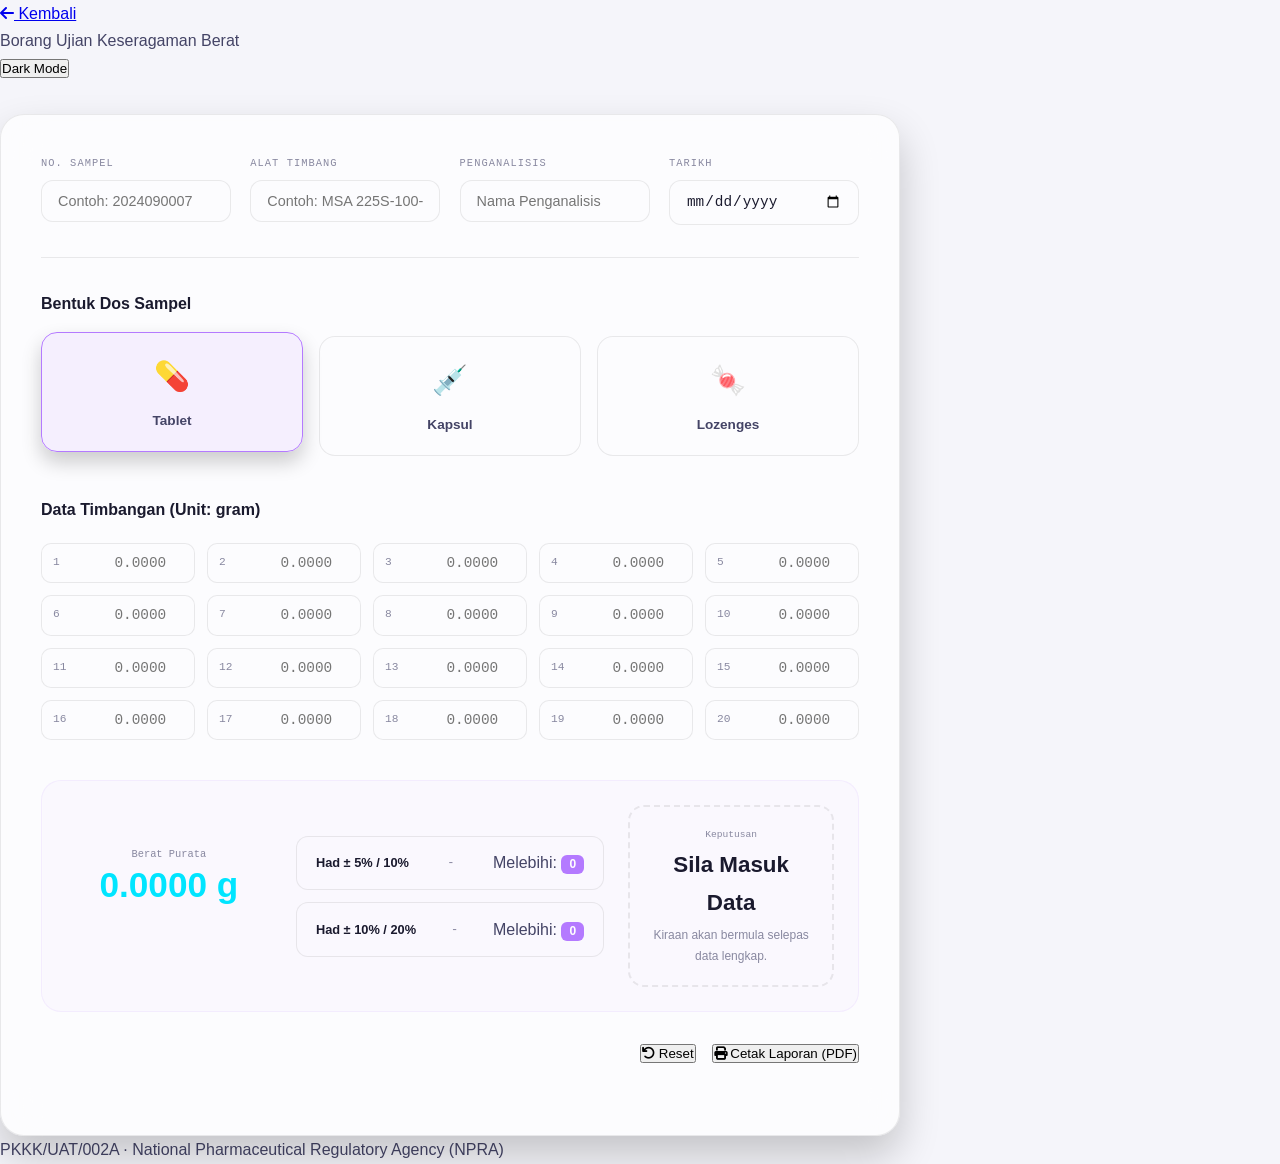
==== form.html @ 976f389a "feat: implement digital Borang Ujian Keseragaman Berat and calculator logic" ====
<!DOCTYPE html>
<html lang="en" data-theme="light">
<head>
    <meta charset="UTF-8">
    <meta name="viewport" content="width=device-width, initial-scale=1.0">
    <title>UoW Calculator | Borang Ujian Keseragaman Berat</title>
    <link rel="stylesheet" href="style.css">
    <link rel="stylesheet" href="https://cdnjs.cloudflare.com/ajax/libs/font-awesome/6.4.0/css/all.min.css">
</head>
<body class="form-page">
    <div class="bg-grain"></div>
    
    <nav class="navbar">
        <div class="container">
            <a href="index.html" class="nav-logo"><i class="fas fa-arrow-left"></i> Kembali</a>
            <div class="nav-title">Borang Ujian Keseragaman Berat</div>
            <button class="theme-toggle" onclick="toggleTheme()" id="themeToggle">
                <span id="themeTxt">Dark Mode</span>
            </button>
        </div>
    </nav>

    <main class="container">
        <div class="form-container reveal">
            <!-- Form Header Info -->
            <div class="form-header-grid">
                <div class="input-group">
                    <label for="sampleNo">No. Sampel</label>
                    <input type="text" id="sampleNo" placeholder="Contoh: 2024090007">
                </div>
                <div class="input-group">
                    <label for="balanceId">Alat Timbang</label>
                    <input type="text" id="balanceId" placeholder="Contoh: MSA 225S-100-DA">
                </div>
                <div class="input-group">
                    <label for="analystName">Penganalisis</label>
                    <input type="text" id="analystName" placeholder="Nama Penganalisis">
                </div>
                <div class="input-group">
                    <label for="testDate">Tarikh</label>
                    <input type="date" id="testDate">
                </div>
            </div>

            <!-- Dosage Form Selection -->
            <div class="dosage-selection">
                <h3>Bentuk Dos Sampel</h3>
                <div class="radio-group">
                    <label class="radio-card">
                        <input type="radio" name="dosageType" value="tablet" checked>
                        <div class="radio-content">
                            <span class="icon">💊</span>
                            <span>Tablet</span>
                        </div>
                    </label>
                    <label class="radio-card">
                        <input type="radio" name="dosageType" value="kapsul">
                        <div class="radio-content">
                            <span class="icon">💉</span>
                            <span>Kapsul</span>
                        </div>
                    </label>
                    <label class="radio-card">
                        <input type="radio" name="dosageType" value="lozenges">
                        <div class="radio-content">
                            <span class="icon">🍬</span>
                            <span>Lozenges</span>
                        </div>
                    </label>
                </div>
            </div>

            <!-- Weights Input Table -->
            <div class="weights-section">
                <h3>Data Timbangan (Unit: gram)</h3>
                <div class="weights-grid" id="weightsGrid">
                    <!-- 20 inputs will be generated here -->
                </div>
            </div>

            <!-- Calculations & Results -->
            <div class="results-section">
                <div class="results-grid">
                    <div class="result-card main">
                        <div class="label">Berat Purata</div>
                        <div class="value" id="avgWeight">0.0000 g</div>
                    </div>
                    
                    <div class="limits-group">
                        <div class="limit-box">
                            <div class="limit-label" id="limitLabel1">Had ± 5% / 10%</div>
                            <div class="limit-range" id="limitRange1">-</div>
                            <div class="limit-count">
                                <span>Melebihi:</span>
                                <span class="count-val" id="count1">0</span>
                            </div>
                        </div>
                        <div class="limit-box">
                            <div class="limit-label" id="limitLabel2">Had ± 10% / 20%</div>
                            <div class="limit-range" id="limitRange2">-</div>
                            <div class="limit-count">
                                <span>Melebihi:</span>
                                <span class="count-val" id="count2">0</span>
                            </div>
                        </div>
                    </div>

                    <div class="verdict-card" id="verdictCard">
                        <div class="verdict-label">Keputusan</div>
                        <div class="verdict-value" id="verdictStatus">Sila Masuk Data</div>
                        <div class="verdict-desc" id="verdictDesc">Kiraan akan bermula selepas data lengkap.</div>
                    </div>
                </div>
            </div>

            <div class="form-actions">
                <button class="btn btn-secondary" onclick="resetForm()"><i class="fas fa-undo"></i> Reset</button>
                <button class="btn btn-primary" onclick="window.print()"><i class="fas fa-print"></i> Cetak Laporan (PDF)</button>
            </div>
        </div>
    </main>

    <footer class="container">
        <p>PKKK/UAT/002A · National Pharmaceutical Regulatory Agency (NPRA)</p>
    </footer>

    <script src="script.js"></script>
    <script>
        // Form specific init
        document.addEventListener('DOMContentLoaded', () => {
            initForm();
        });
    </script>
</body>
</html>
---- style.css ----
/* ───────────── Design Tokens ───────────── */
:root {
  --bg: #0a0a0f;
  --bg2: #12121a;
  --card-bg: rgba(255,255,255,0.03);
  --card-border: rgba(255,255,255,0.06);
  --text: #b0b0c0;
  --text-bright: #f0f0ff;
  --text-dim: #6a6a80;
  --purple: #b47aff;
  --purple-dim: rgba(180,122,255,0.1);
  --cyan: #00e5ff;
  --cyan-dim: rgba(0,229,255,0.08);
  --mint: #00ffb3;
  --mint-dim: rgba(0,255,179,0.08);
  --amber: #ffb700;
  --amber-dim: rgba(255,183,0,0.08);
  --red: #ff4d6d;
  --red-dim: rgba(255,77,109,0.08);
  --green: #22c55e;
  --green-dim: rgba(34,197,94,0.1);
  --grad: linear-gradient(135deg, #b47aff 0%, #00e5ff 50%, #00ffb3 100%);
  --radius: 18px;
  --font: 'Inter', -apple-system, BlinkMacSystemFont, sans-serif;
  --mono: 'DM Mono', 'Fira Code', monospace;
}

[data-theme="light"] {
  --bg: #f5f5fa;
  --bg2: #eeeef4;
  --card-bg: rgba(255,255,255,0.7);
  --card-border: rgba(0,0,0,0.08);
  --text: #444466;
  --text-bright: #1a1a2e;
  --text-dim: #8888a0;
}

/* ───────────── Reset & Base ───────────── */
*, *::before, *::after { box-sizing: border-box; margin: 0; padding: 0; }
html { scroll-behavior: smooth; }
body {
  font-family: var(--font);
  background: var(--bg);
  color: var(--text);
  line-height: 1.7;
  overflow-x: hidden;
  min-height: 100vh;
}

/* ───────────── Background ───────────── */
.bg-canvas { position: fixed; inset: 0; z-index: 0; pointer-events: none; overflow: hidden; }
.orb {
  position: absolute;
  border-radius: 50%;
  filter: blur(120px);
  opacity: 0.15;
  animation: orbFloat 20s ease-in-out infinite alternate;
}
.orb1 { width: 600px; height: 600px; background: var(--purple); top: -200px; left: -100px; }
.orb2 { width: 500px; height: 500px; background: var(--cyan); bottom: -150px; right: -100px; animation-delay: -7s; }
.orb3 { width: 400px; height: 400px; background: var(--amber); top: 50%; left: 60%; animation-delay: -14s; }

@keyframes orbFloat {
  0% { transform: translate(0, 0) scale(1); }
  100% { transform: translate(40px, -30px) scale(1.1); }
}

.grid-overlay {
  position: fixed; inset: 0; z-index: 0; pointer-events: none;
  background-image:
    linear-gradient(rgba(255,255,255,0.015) 1px, transparent 1px),
    linear-gradient(90deg, rgba(255,255,255,0.015) 1px, transparent 1px);
  background-size: 60px 60px;
}
[data-theme="light"] .grid-overlay {
  background-image:
    linear-gradient(rgba(0,0,0,0.03) 1px, transparent 1px),
    linear-gradient(90deg, rgba(0,0,0,0.03) 1px, transparent 1px);
}

/* ───────────── Layout ───────────── */
.main {
  position: relative; z-index: 1;
  max-width: 860px;
  margin: 0 auto;
  padding: 1.5rem 1.5rem 4rem;
}

/* ───────────── Topbar ───────────── */
.topbar {
  display: flex; justify-content: space-between; align-items: center;
  flex-wrap: wrap; gap: 0.5rem; padding: 0.75rem 0; margin-bottom: 2rem;
}
.ctrl-btn {
  display: inline-flex; align-items: center; gap: 0.4rem;
  padding: 0.4rem 0.9rem;
  background: var(--card-bg);
  border: 1px solid var(--card-border);
  border-radius: 10px;
  color: var(--text);
  font-size: 0.78rem;
  font-family: var(--font);
  text-decoration: none;
  cursor: pointer;
  backdrop-filter: blur(12px);
  transition: all 0.25s;
}
.ctrl-btn:hover { border-color: var(--purple); color: var(--text-bright); }
.ctrl-btn svg { width: 14px; height: 14px; }

/* ───────────── Hero ───────────── */
.hero {
  padding: 3rem 0 2rem;
  text-align: center;
}
.hero-org {
  font-family: var(--mono);
  font-size: 0.65rem;
  letter-spacing: 0.14em;
  text-transform: uppercase;
  color: var(--cyan);
}
.hero-unit {
  font-family: var(--mono);
  font-size: 0.6rem;
  letter-spacing: 0.18em;
  text-transform: uppercase;
  color: var(--amber);
  margin-bottom: 0.5rem;
}
.hero h1 {
  font-size: clamp(2rem, 6vw, 3.5rem);
  font-weight: 900;
  line-height: 1.1;
  color: var(--text-bright);
  margin-bottom: 0.5rem;
}
.hero .g {
  background: var(--grad);
  -webkit-background-clip: text;
  -webkit-text-fill-color: transparent;
  background-clip: text;
}
.hero-sub {
  font-family: var(--mono);
  font-size: 0.7rem;
  letter-spacing: 0.12em;
  color: var(--text-dim);
  margin-bottom: 1rem;
}
.hero-desc {
  max-width: 640px;
  margin: 0 auto 1.5rem;
  font-size: 0.92rem;
  color: var(--text);
}
.hero-badges {
  display: flex; justify-content: center; flex-wrap: wrap; gap: 0.5rem;
}
.hero-badge-pill {
  display: inline-block;
  padding: 0.35rem 0.85rem;
  background: var(--card-bg);
  border: 1px solid var(--card-border);
  border-radius: 20px;
  font-size: 0.72rem;
  font-family: var(--mono);
  color: var(--text-dim);
  backdrop-filter: blur(10px);
}

/* ───────────── Section Labels ───────────── */
.section-label {
  font-family: var(--mono);
  font-size: 0.6rem;
  letter-spacing: 0.18em;
  text-transform: uppercase;
  color: var(--purple);
  margin: 3rem 0 1rem;
  padding-left: 0.25rem;
}

/* ───────────── Content Cards ───────────── */
.content-card {
  background: var(--card-bg);
  border: 1px solid var(--card-border);
  border-radius: var(--radius);
  padding: 1.5rem 1.8rem;
  backdrop-filter: blur(18px);
  margin-bottom: 1.5rem;
}
.content-card p { margin-bottom: 1rem; font-size: 0.9rem; }
.content-card p:last-child { margin-bottom: 0; }

/* ───────────── Highlight Boxes ───────────── */
.highlight-box {
  background: var(--cyan-dim);
  border: 1px solid rgba(0,229,255,0.15);
  border-radius: 12px;
  padding: 1rem 1.2rem;
  font-size: 0.85rem;
  margin: 1rem 0;
  line-height: 1.6;
}
.highlight-box.warn {
  background: var(--amber-dim);
  border-color: rgba(255,183,0,0.15);
}
.highlight-box strong { color: var(--text-bright); }

/* ───────────── Scope Grid ───────────── */
.scope-grid {
  display: grid;
  grid-template-columns: repeat(auto-fit, minmax(140px, 1fr));
  gap: 0.75rem;
  margin: 1rem 0;
}
.scope-item {
  display: flex; align-items: center; gap: 0.6rem;
  padding: 0.75rem 1rem;
  background: var(--purple-dim);
  border: 1px solid rgba(180,122,255,0.12);
  border-radius: 12px;
  font-size: 0.85rem;
  font-weight: 600;
  color: var(--text-bright);
}
.scope-icon { font-size: 1.3rem; }

/* ───────────── Responsibilities Grid ───────────── */
.resp-grid {
  display: grid;
  grid-template-columns: repeat(auto-fit, minmax(280px, 1fr));
  gap: 1rem;
}
.resp-card {
  background: rgba(255,255,255,0.02);
  border: 1px solid var(--card-border);
  border-radius: 14px;
  padding: 1.2rem;
}
.resp-header {
  display: flex; align-items: center; gap: 0.6rem;
  margin-bottom: 0.75rem;
}
.resp-icon { font-size: 1.5rem; }
.resp-title {
  font-weight: 700;
  font-size: 0.85rem;
  color: var(--text-bright);
}
.resp-card ul {
  list-style: none;
  padding: 0;
}
.resp-card li {
  position: relative;
  padding-left: 1rem;
  font-size: 0.82rem;
  margin-bottom: 0.4rem;
  color: var(--text);
}
.resp-card li::before {
  content: '→';
  position: absolute;
  left: 0;
  color: var(--purple);
  font-size: 0.7rem;
}

/* ───────────── Procedure Sections ───────────── */
.proc-section {
  background: var(--card-bg);
  border: 1px solid var(--card-border);
  border-radius: var(--radius);
  backdrop-filter: blur(18px);
  margin-bottom: 1rem;
  overflow: hidden;
}
.proc-header {
  display: flex;
  justify-content: space-between;
  align-items: center;
  width: 100%;
  padding: 1.2rem 1.5rem;
  background: transparent;
  border: none;
  cursor: pointer;
  text-align: left;
  font-family: var(--font);
  color: var(--text-bright);
  transition: background 0.25s;
}
.proc-header:hover { background: rgba(255,255,255,0.02); }
.proc-header > div { display: flex; flex-direction: column; gap: 0.2rem; }
.proc-icon { font-size: 1.3rem; }
.proc-name {
  font-weight: 800;
  font-size: 0.95rem;
}
.proc-sub {
  font-family: var(--mono);
  font-size: 0.6rem;
  letter-spacing: 0.1em;
  color: var(--text-dim);
}
.proc-chevron {
  font-size: 1.2rem;
  color: var(--text-dim);
  transition: transform 0.3s;
}
.proc-section.collapsed .proc-chevron { transform: rotate(-90deg); }
.proc-body {
  padding: 0 1.5rem 1.5rem;
  max-height: 5000px;
  overflow: hidden;
  transition: max-height 0.4s ease, padding 0.3s ease;
}
.proc-section.collapsed .proc-body {
  max-height: 0;
  padding-top: 0;
  padding-bottom: 0;
}

.proc-title {
  font-weight: 800;
  font-size: 0.95rem;
  color: var(--text-bright);
  margin-bottom: 1rem;
}

/* ───────────── Step List ───────────── */
.step-list { margin: 0.5rem 0; }
.step-item {
  display: flex;
  gap: 0.8rem;
  padding: 0.6rem 0;
  border-bottom: 1px solid rgba(255,255,255,0.03);
  font-size: 0.85rem;
  align-items: baseline;
}
.step-item:last-child { border-bottom: none; }
.step-num {
  font-family: var(--mono);
  font-size: 0.7rem;
  font-weight: 600;
  color: var(--purple);
  white-space: nowrap;
  min-width: 2.5rem;
}
[data-theme="light"] .step-item { border-bottom-color: rgba(0,0,0,0.05); }

/* ───────────── Stage Labels ───────────── */
.stage-label {
  font-family: var(--mono);
  font-size: 0.65rem;
  letter-spacing: 0.14em;
  text-transform: uppercase;
  color: var(--cyan);
  margin: 1.5rem 0 0.5rem;
  padding: 0.4rem 0.8rem;
  background: var(--cyan-dim);
  border-radius: 8px;
  display: inline-block;
}
.stage-label.warn-label {
  color: var(--amber);
  background: var(--amber-dim);
}

/* ───────────── Tables ───────────── */
.table-title {
  font-weight: 700;
  font-size: 0.85rem;
  color: var(--text-bright);
  margin: 1.5rem 0 0.75rem;
}
.table-wrapper {
  overflow-x: auto;
  margin: 0.5rem 0 1rem;
}
.limits-table {
  width: 100%;
  border-collapse: collapse;
  font-size: 0.82rem;
}
.limits-table th {
  background: var(--purple-dim);
  color: var(--purple);
  padding: 0.7rem 1rem;
  text-align: left;
  font-size: 0.72rem;
  font-family: var(--mono);
  letter-spacing: 0.08em;
  text-transform: uppercase;
  white-space: nowrap;
}
.limits-table td {
  padding: 0.7rem 1rem;
  border-bottom: 1px solid var(--card-border);
  color: var(--text);
}
.limits-table tr:last-child td { border-bottom: none; }
.limits-table strong { color: var(--text-bright); }

/* ───────────── Formula Box ───────────── */
.formula-box {
  background: rgba(180,122,255,0.05);
  border: 1px solid rgba(180,122,255,0.15);
  border-radius: 14px;
  padding: 1.2rem 1.5rem;
  margin: 1.5rem 0;
}
.formula-title {
  font-weight: 700;
  font-size: 0.85rem;
  color: var(--text-bright);
  margin-bottom: 0.75rem;
}
.formula {
  font-family: var(--mono);
  font-size: 0.78rem;
  color: var(--cyan);
}
.formula-line { margin-bottom: 0.3rem; }
.formula-label {
  color: var(--text-dim);
  font-weight: 500;
}
.formula-example {
  margin-top: 0.75rem;
  padding-top: 0.75rem;
  border-top: 1px solid rgba(180,122,255,0.12);
  font-size: 0.78rem;
  font-family: var(--mono);
  color: var(--text-dim);
}
.formula-example strong { color: var(--amber); }

/* ───────────── Decision Flow ───────────── */
.flow-grid {
  display: grid;
  grid-template-columns: repeat(auto-fit, minmax(280px, 1fr));
  gap: 1rem;
}
.flow-card {
  border-radius: 14px;
  padding: 1.2rem 1.4rem;
}
.flow-card.pass {
  background: var(--green-dim);
  border: 1px solid rgba(34,197,94,0.15);
}
.flow-card.fail {
  background: var(--red-dim);
  border: 1px solid rgba(255,77,109,0.15);
}
.flow-icon { font-size: 1.5rem; margin-bottom: 0.5rem; }
.flow-title {
  font-weight: 800;
  font-size: 0.9rem;
  color: var(--text-bright);
  margin-bottom: 0.6rem;
}
.flow-card ul {
  list-style: none;
  padding: 0;
}
.flow-card li {
  position: relative;
  padding-left: 1rem;
  font-size: 0.8rem;
  margin-bottom: 0.4rem;
}
.flow-card li::before {
  content: '•';
  position: absolute;
  left: 0;
  color: var(--text-dim);
}
.flow-card strong { color: var(--text-bright); }

/* ───────────── Reference List ───────────── */
.ref-list { display: flex; flex-direction: column; gap: 0.75rem; }
.ref-item {
  display: flex; align-items: center; gap: 0.8rem;
  padding: 0.75rem 1rem;
  background: rgba(255,255,255,0.02);
  border: 1px solid var(--card-border);
  border-radius: 12px;
}
.ref-icon { font-size: 1.3rem; }
.ref-title { font-weight: 700; font-size: 0.85rem; color: var(--text-bright); }
.ref-desc { font-size: 0.78rem; color: var(--text-dim); }

/* ───────────── Approved Badge ───────────── */
.approved-badge {
  display: inline-flex;
  align-items: center;
  gap: 0.5rem;
  margin-top: 1.5rem;
  padding: 0.5rem 1.2rem;
  background: var(--green-dim);
  border: 1px solid rgba(34,197,94,0.2);
  border-radius: 10px;
  font-family: var(--mono);
  font-size: 0.7rem;
  font-weight: 600;
  letter-spacing: 0.06em;
  color: var(--green);
}

/* ───────────── Footer ───────────── */
.footer {
  text-align: center;
  font-family: var(--mono);
  font-size: 0.6rem;
  letter-spacing: 0.12em;
  color: var(--text-dim);
  padding: 3rem 0 2rem;
}

/* ───────────── Reveal Animations ───────────── */
.reveal {
  opacity: 0;
  transform: translateY(24px);
  transition: opacity 0.7s cubic-bezier(.4,0,.2,1), transform 0.7s cubic-bezier(.4,0,.2,1);
}
.reveal.visible {
  opacity: 1;
  transform: translateY(0);
}

/* ───────────── Responsive ───────────── */
@media (max-width: 600px) {
  .main { padding: 1rem 1rem 3rem; }
  .hero h1 { font-size: 1.8rem; }
  .content-card { padding: 1.2rem; }
  .proc-header { padding: 1rem; }
  .proc-body { padding: 0 1rem 1rem; }
  .resp-grid { grid-template-columns: 1fr; }
  .flow-grid { grid-template-columns: 1fr; }
  .hero-badges { justify-content: center; }
  .step-item { flex-direction: column; gap: 0.3rem; }
  .step-num { min-width: unset; }
}

/* ───────────── Form Page Specific Styles ───────────── */
.form-page .container { max-width: 900px; }

.form-container {
  background: var(--card-bg);
  border: 1px solid var(--card-border);
  border-radius: 24px;
  padding: 2.5rem;
  margin-top: 2rem;
  backdrop-filter: blur(20px);
  box-shadow: 0 20px 40px rgba(0, 0, 0, 0.2);
}

.form-header-grid {
  display: grid;
  grid-template-columns: repeat(auto-fit, minmax(180px, 1fr));
  gap: 1.2rem;
  margin-bottom: 2rem;
  padding-bottom: 2rem;
  border-bottom: 1px solid var(--card-border);
}

.input-group label {
  display: block;
  font-size: 0.65rem;
  font-family: var(--mono);
  text-transform: uppercase;
  letter-spacing: 0.1em;
  color: var(--text-dim);
  margin-bottom: 0.5rem;
}

.input-group input {
  width: 100%;
  padding: 0.75rem 1rem;
  background: rgba(255, 255, 255, 0.03);
  border: 1px solid var(--card-border);
  border-radius: 12px;
  color: var(--text-bright);
  font-size: 0.9rem;
  transition: all 0.3s;
}

.input-group input:focus {
  border-color: var(--purple);
  background: rgba(180, 122, 255, 0.05);
  outline: none;
}

/* Dosage Selection Radio Cards */
.dosage-selection { margin-bottom: 2.5rem; }
.dosage-selection h3 { font-size: 1rem; margin-bottom: 1.2rem; color: var(--text-bright); }

.radio-group {
  display: grid;
  grid-template-columns: repeat(3, 1fr);
  gap: 1rem;
}

.radio-card { cursor: pointer; position: relative; }
.radio-card input { position: absolute; opacity: 0; }

.radio-content {
  background: rgba(255, 255, 255, 0.02);
  border: 1px solid var(--card-border);
  border-radius: 16px;
  padding: 1.2rem;
  display: flex;
  flex-direction: column;
  align-items: center;
  gap: 0.5rem;
  transition: all 0.3s cubic-bezier(0.4, 0, 0.2, 1);
}

.radio-card input:checked + .radio-content {
  border-color: var(--purple);
  background: var(--purple-dim);
  transform: translateY(-4px);
  box-shadow: 0 10px 20px rgba(0, 0, 0, 0.2);
}

.radio-content .icon { font-size: 1.8rem; }
.radio-content span:last-child { font-weight: 700; font-size: 0.85rem; }

/* Weights Grid */
.weights-section h3 { font-size: 1rem; margin-bottom: 1.2rem; color: var(--text-bright); }
.weights-grid {
  display: grid;
  grid-template-columns: repeat(5, 1fr);
  gap: 0.75rem;
  margin-bottom: 2.5rem;
}

.weight-input-box { position: relative; }
.weight-input-box span {
  position: absolute;
  left: 12px;
  top: 50%;
  transform: translateY(-50%);
  font-family: var(--mono);
  font-size: 0.7rem;
  color: var(--text-dim);
}

.weight-input-box input {
  width: 100%;
  padding: 0.7rem 0.8rem 0.7rem 2.8rem;
  background: rgba(255, 255, 255, 0.02);
  border: 1px solid var(--card-border);
  border-radius: 10px;
  color: var(--text-bright);
  font-family: var(--mono);
  font-size: 0.9rem;
  text-align: right;
}

/* Results Display */
.results-section {
  background: rgba(180, 122, 255, 0.03);
  border: 1px solid rgba(180, 122, 255, 0.1);
  border-radius: 20px;
  padding: 1.5rem;
  margin-bottom: 2rem;
}

.results-grid {
  display: grid;
  grid-template-columns: 1fr 1.5fr 1fr;
  gap: 1.5rem;
  align-items: center;
}

.result-card.main { text-align: center; }
.result-card.main .label { font-family: var(--mono); font-size: 0.65rem; color: var(--text-dim); }
.result-card.main .value { font-size: 2.2rem; font-weight: 800; color: var(--cyan); line-height: 1.2; }

.limits-group { display: grid; gap: 0.75rem; }
.limit-box {
  background: rgba(255, 255, 255, 0.02);
  border: 1px solid var(--card-border);
  border-radius: 12px;
  padding: 0.8rem 1.2rem;
  display: flex;
  justify-content: space-between;
  align-items: center;
}

.limit-label { font-size: 0.8rem; font-weight: 600; color: var(--text-bright); }
.limit-range { font-family: var(--mono); font-size: 0.75rem; color: var(--text-dim); }
.count-val {
  background: var(--purple);
  color: white;
  padding: 0.15rem 0.5rem;
  border-radius: 6px;
  font-size: 0.75rem;
  font-weight: 800;
}

.count-val.fail { background: var(--red); }

.verdict-card {
  text-align: center;
  padding: 1.2rem;
  border-radius: 16px;
  border: 2px dashed var(--card-border);
  transition: 0.3s;
}

.verdict-card.pass { border-color: var(--green); background: var(--green-dim); }
.verdict-card.fail { border-color: var(--red); background: var(--red-dim); }

.verdict-label { font-family: var(--mono); font-size: 0.6rem; color: var(--text-dim); }
.verdict-value { font-size: 1.4rem; font-weight: 900; color: var(--text-bright); margin: 0.2rem 0; }
.verdict-desc { font-size: 0.75rem; color: var(--text-dim); }

.form-actions { display: flex; gap: 1rem; justify-content: flex-end; margin-bottom: 2rem; }

@media (max-width: 850px) {
  .results-grid { grid-template-columns: 1fr; }
  .weights-grid { grid-template-columns: repeat(2, 1fr); }
  .radio-group { grid-template-columns: 1fr; }
}

@media print {
  .bg-canvas, .navbar, .form-actions, .theme-toggle { display: none !important; }
  .form-container { box-shadow: none !important; border: 1px solid #ddd !important; padding: 1rem !important; }
  body { background: white !important; color: black !important; }
}
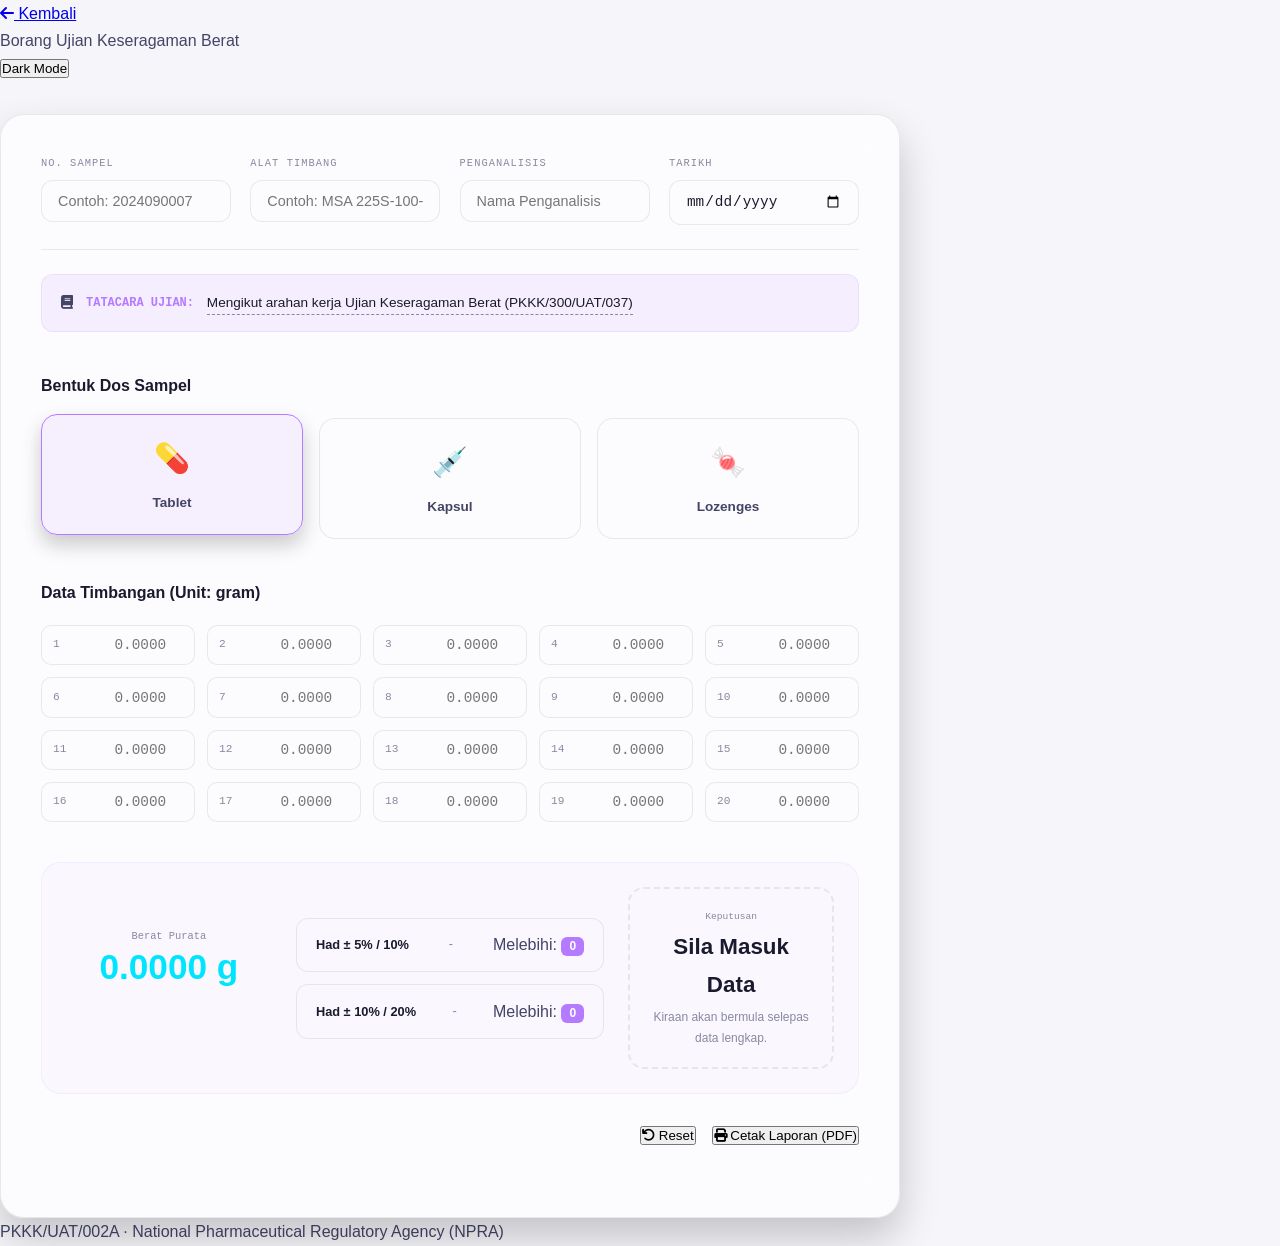
==== commit 41657796: "style: add SOP link and reference to digital form" ====
--- a/form.html
+++ b/form.html
@@ -40,6 +40,13 @@
                     <label for="testDate">Tarikh</label>
                     <input type="date" id="testDate">
                 </div>
+            </div>
+
+            <!-- SOP Reference Link -->
+            <div class="sop-reference reveal">
+                <i class="fas fa-book"></i>
+                <span>TATACARA UJIAN:</span>
+                <a href="index.html" class="sop-link">Mengikut arahan kerja Ujian Keseragaman Berat (PKKK/300/UAT/037)</a>
             </div>
 
             <!-- Dosage Form Selection -->
--- a/style.css
+++ b/style.css
@@ -562,9 +562,41 @@
   display: grid;
   grid-template-columns: repeat(auto-fit, minmax(180px, 1fr));
   gap: 1.2rem;
-  margin-bottom: 2rem;
-  padding-bottom: 2rem;
+  margin-bottom: 1.5rem;
+  padding-bottom: 1.5rem;
   border-bottom: 1px solid var(--card-border);
+}
+
+.sop-reference {
+  margin-bottom: 2.5rem;
+  padding: 1rem 1.2rem;
+  background: var(--purple-dim);
+  border: 1px solid rgba(180, 122, 255, 0.15);
+  border-radius: 12px;
+  display: flex;
+  align-items: center;
+  gap: 0.8rem;
+  font-size: 0.85rem;
+}
+
+.sop-reference span {
+  font-family: var(--mono);
+  font-weight: 700;
+  color: var(--purple);
+  font-size: 0.75rem;
+}
+
+.sop-link {
+  color: var(--text-bright);
+  text-decoration: none;
+  font-weight: 500;
+  transition: 0.2s;
+  border-bottom: 1px dashed var(--text-dim);
+}
+
+.sop-link:hover {
+  color: var(--cyan);
+  border-bottom-color: var(--cyan);
 }
 
 .input-group label {
